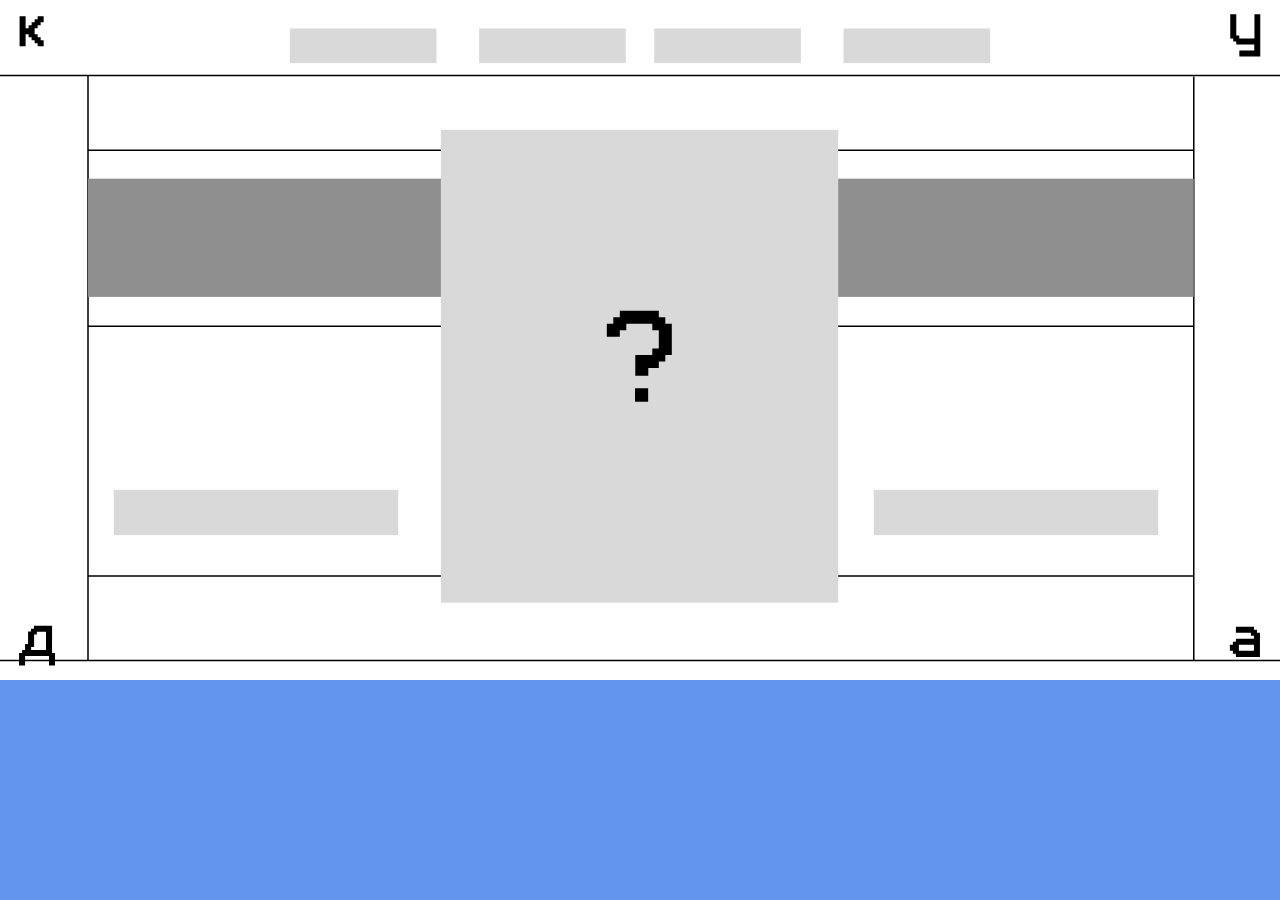
==== index.html @ a89fd8b7 "initial steps" ====
<!doctype html>
<html lang="ru">
  <head>
    <meta charset="UTF-8" />
    <meta name="viewport" content="width=device-width, initial-scale=1.0" />
    <title>Kuda</title>
    <link rel="stylesheet" href="stylesheets/style.css" />
    <script defer src="javascripts/scripts.js"></script>
    <script defer src="javascripts/index.js"></script>
  </head>
  <body>
    <div class="image">
      <img src="images/1 экран.svg" alt="" />
    </div>
    <div class="mainMenu">
      <div class="about">
        <p>О нас</p>
      </div>
      <div class="events">
        <p>События</p>
      </div>
      <div class="consultation">
        <p>Консультация</p>
      </div>
      <div class="trash">
        <p>Корзина</p>
      </div>
    </div>
  </body>
</html>
---- stylesheets/style.css ----
@import 'reset.css';
@import 'fonts.css';
@import 'layout.css';
@import 'animation.css';
@import 'adaptive.css';
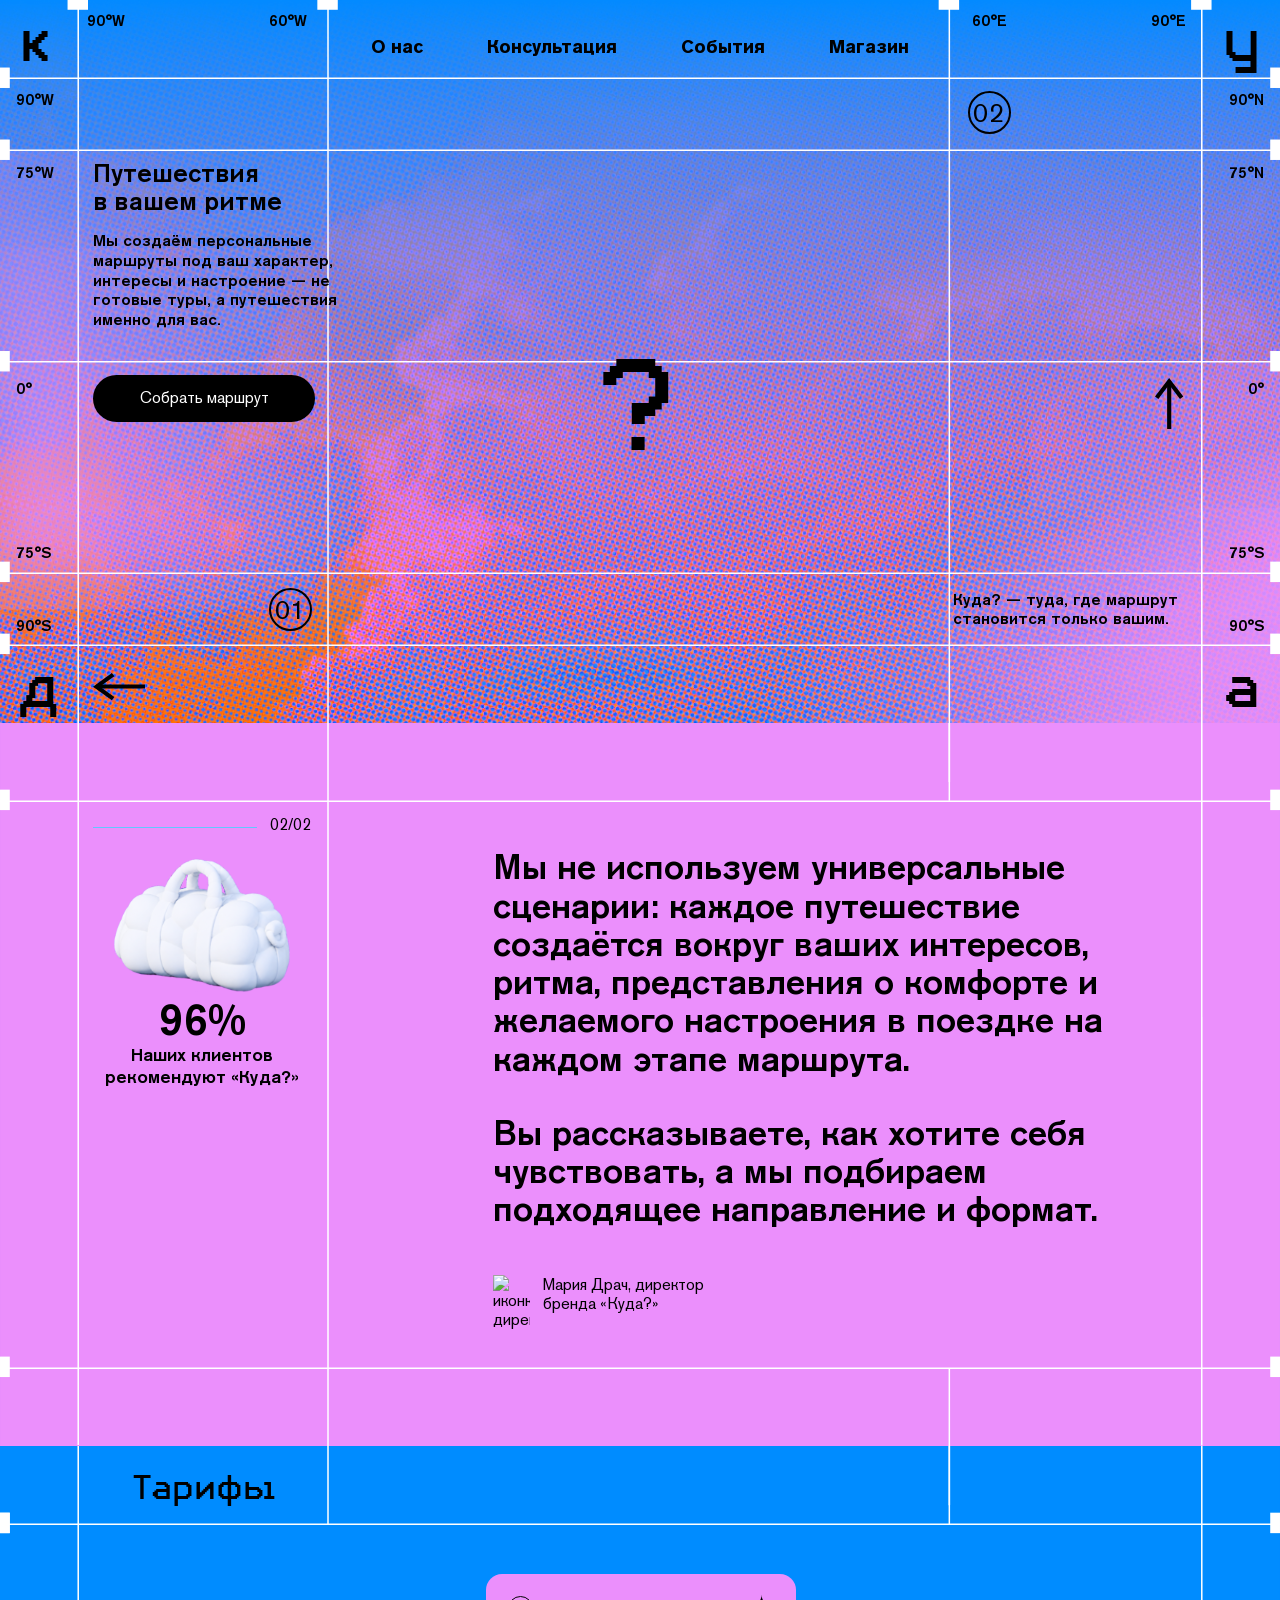
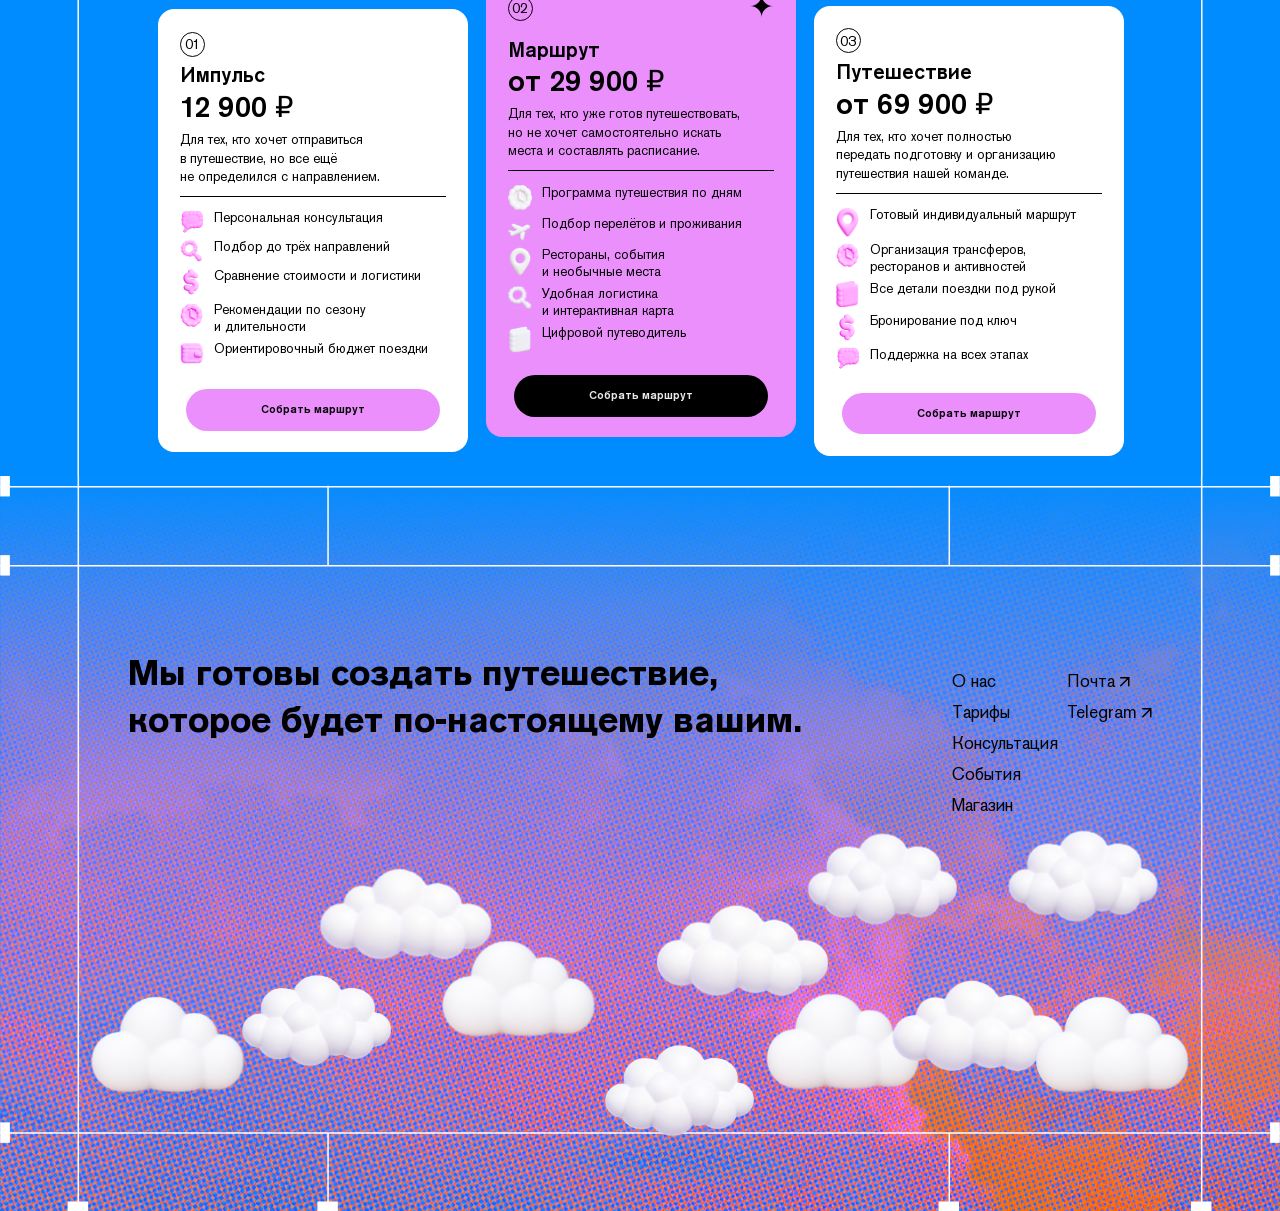
==== commit 27fecb24: "first page is done" ====
--- a/index.html
+++ b/index.html
@@ -5,26 +5,351 @@
     <meta name="viewport" content="width=device-width, initial-scale=1.0" />
     <title>Kuda</title>
     <link rel="stylesheet" href="stylesheets/style.css" />
+    <script type="importmap">
+      {
+        "imports": {
+          "three": "https://unpkg.com/three@0.139.0/build/three.module.js",
+          "OrbitControls": "https://unpkg.com/three@0.139.0/examples/jsm/controls/OrbitControls.js",
+          "GLTFLoader": "https://unpkg.com/three@0.139.0/examples/jsm/loaders/GLTFLoader.js",
+          "RectAreaLightUniformsLib": "https://unpkg.com/three@0.139.0/examples/jsm/lights/RectAreaLightUniformsLib.js"
+        }
+      }
+    </script>
+
+    <script src="https://cdn.jsdelivr.net/npm/typed.js@2.0.12"></script>
+
+    <script type="module" src="javascripts/model.js"></script>
     <script defer src="javascripts/scripts.js"></script>
-    <script defer src="javascripts/index.js"></script>
   </head>
   <body>
-    <div class="image">
-      <img src="images/1 экран.svg" alt="" />
-    </div>
-    <div class="mainMenu">
-      <div class="about">
-        <p>О нас</p>
-      </div>
-      <div class="events">
-        <p>События</p>
-      </div>
-      <div class="consultation">
-        <p>Консультация</p>
-      </div>
-      <div class="trash">
-        <p>Корзина</p>
-      </div>
-    </div>
+    <section class="header">
+      <div class="top-text">
+        <div class="corner-letter">к</div>
+
+        <div class="top-scale">
+          <span class="koord1">
+            <span>90°W</span>
+            <span>60°W</span>
+          </span>
+          <span class="koord2">
+            <span>60°E</span>
+            <span>90°E</span>
+          </span>
+        </div>
+
+        <nav class="nav" aria-label="Главное меню">
+          <a href="index.html" class="active">О нас</a>
+          <a href="consultation.html">Консультация</a>
+          <a href="events.html">События</a>
+          <a href="shop.html">Магазин</a>
+        </nav>
+
+        <div class="corner-letter corner-letter--right">y</div>
+      </div>
+
+      <div class="side-scale side-scale--left">
+        <span class="koord3">
+          <span>90°W</span>
+          <span>75°W</span>
+        </span>
+        <span class="koord01">0°</span>
+        <span class="koord4">
+          <span>75°S</span>
+          <span>90°S</span>
+        </span>
+      </div>
+      <div class="side-scale side-scale--right">
+        <span class="koord5">
+          <span>90°N</span>
+          <span>75°N</span>
+        </span>
+        <span class="koord02">0°</span>
+        <span class="koord6">
+          <span>75°S</span>
+          <span>90°S</span>
+        </span>
+      </div>
+
+      <section class="hero">
+        <div class="hero-copy">
+          <h1>Путешествия<br />в вашем ритме</h1>
+
+          <p>
+            Мы создаём персональные маршруты под ваш характер, интересы и
+            настроение — не готовые туры, а путешествия именно для вас.
+          </p>
+
+          <a class="button1" href="404.html">Собрать маршрут</a>
+        </div>
+        <div class="canvas"></div>
+        <div class="bag-wrap">
+          <span class="bag-mark">?</span>
+        </div>
+
+        <div class="marker marker--one">01</div>
+        <div class="marker marker--two">02</div>
+
+        <img src="images/arrow1.svg" alt="стрелка" class="arrow arrow--left" />
+
+        <img src="images/arrow2.svg" alt="стрелка" class="arrow arrow--up" />
+
+        <p class="caption">
+          Куда? — туда, где маршрут<br />становится только вашим.
+        </p>
+      </section>
+
+      <div class="bottom-text">
+        <div class="corner-letter">д</div>
+        <div class="corner-letter corner-letter--right">а</div>
+      </div>
+    </section>
+
+    <!-- 2 секция -->
+
+    <section class="second-section">
+      <div class="about-us">
+        <div class="image-and-progress-bar">
+          <div class="progress-bar">
+            <div class="progress-line">
+              <span></span>
+            </div>
+
+            <div class="progress-numbers">
+              <p class="progress-number progress-number--first">01/02</p>
+              <p class="progress-number progress-number--second">02/02</p>
+            </div>
+          </div>
+
+          <div class="plane-and-text">
+            <div class="stat-images">
+              <img
+                class="stat-image stat-image--first"
+                src="images/plane.svg"
+                alt="самолет"
+              />
+
+              <img
+                class="stat-image stat-image--second"
+                src="images/bag.svg"
+                alt="рекомендации клиентов"
+              />
+            </div>
+
+            <div class="stat-texts">
+              <div class="stat-text stat-text--first">
+                <h1>1 200+</h1>
+                <p>
+                  Персональных<br />
+                  маршрутов создано
+                </p>
+              </div>
+
+              <div class="stat-text stat-text--second">
+                <h1>96%</h1>
+                <p>
+                  Наших клиентов<br />
+                  рекомендуют «Куда?»
+                </p>
+              </div>
+            </div>
+          </div>
+        </div>
+
+        <div class="text-about-kuda">
+          <h1>
+            Мы не используем универсальные сценарии: каждое путешествие
+            создаётся вокруг ваших интересов, ритма, представления о комфорте и
+            желаемого настроения в поездке на каждом этапе маршрута.
+          </h1>
+
+          <h2>
+            Вы рассказываете, как хотите себя чувствовать, а мы подбираем
+            подходящее направление и формат.
+          </h2>
+
+          <div class="picture-and-text">
+            <img src="images/director.svg" alt="иконка директора" />
+
+            <p>Мария Драч, директор<br />бренда «Куда?»</p>
+          </div>
+        </div>
+      </div>
+    </section>
+
+    <!-- 3 секция -->
+
+    <main class="tariffs-screen">
+      <h1 class="page-title">Тарифы</h1>
+      <section class="tariffs">
+        <article class="tariff-card">
+          <div class="card-number">01</div>
+
+          <h2>Импульс</h2>
+          <p class="price">12 900 ₽</p>
+
+          <p class="description">
+            Для тех, кто хочет отправиться в&nbsp;путешествие, но все ещё<br />не
+            определился с направлением.
+          </p>
+          <ul class="features">
+            <li>
+              <img src="images/icon1.svg" alt="иконка1" class="icon1" /><span
+                >Персональная консультация</span
+              >
+            </li>
+            <li>
+              <img src="images/icon2.svg" alt="иконка2" class="icon2" /><span
+                >Подбор до трёх направлений</span
+              >
+            </li>
+            <li>
+              <img src="images/icon3.svg" alt="иконка3" class="icon3" /><span
+                >Сравнение стоимости и логистики</span
+              >
+            </li>
+            <li>
+              <img src="images/icon4.svg" alt="иконка4" class="icon4" /><span
+                >Рекомендации по сезону и&nbsp;длительности</span
+              >
+            </li>
+            <li>
+              <img src="images/icon5.svg" alt="иконка5" class="icon5" /><span
+                >Ориентировочный бюджет поездки</span
+              >
+            </li>
+          </ul>
+
+          <a class="button" href="404.html">Собрать маршрут</a>
+        </article>
+
+        <article class="tariff-card tariff-card-accent">
+          <div class="card-top">
+            <div class="card-number">02</div>
+            <div class="star">✦</div>
+          </div>
+          <h2>Маршрут</h2>
+          <p class="price">от 29 900 ₽</p>
+
+          <p class="description">
+            Для тех, кто уже готов путешествовать,<br />но не хочет
+            самостоятельно искать<br />места и составлять расписание.
+          </p>
+
+          <ul class="features">
+            <li>
+              <img src="images/icon6.svg" alt="иконка6" class="icon6" /><span
+                >Программа путешествия по дням</span
+              >
+            </li>
+            <li>
+              <img src="images/icon7.svg" alt="иконка7" class="icon7" /><span
+                >Подбор перелётов и проживания</span
+              >
+            </li>
+            <li>
+              <img src="images/icon8.svg" alt="иконка8" class="icon8" /><span
+                >Рестораны, события<br />и необычные места</span
+              >
+            </li>
+            <li>
+              <img src="images/icon9.svg" alt="иконка9" class="icon9" /><span
+                >Удобная логистика<br />и интерактивная карта</span
+              >
+            </li>
+            <li>
+              <img src="images/icon10.svg" alt="иконка10" class="icon10" /><span
+                >Цифровой путеводитель</span
+              >
+            </li>
+          </ul>
+          <a class="button button-dark" href="404.html">Собрать маршрут</a>
+        </article>
+
+        <article class="tariff-card">
+          <div class="card-number">03</div>
+
+          <h2>Путешествие</h2>
+          <p class="price">от 69 900 ₽</p>
+
+          <p class="description">
+            Для тех, кто хочет полностью<br />передать подготовку и организацию
+            путешествия нашей команде.
+          </p>
+
+          <ul class="features">
+            <li>
+              <img src="images/icon11.svg" alt="иконка11" class="icon11" /><span
+                >Готовый индивидуальный маршрут</span
+              >
+            </li>
+            <li>
+              <img src="images/icon12.svg" alt="иконка12" class="icon12" /><span
+                >Организация трансферов,<br />ресторанов и активностей</span
+              >
+            </li>
+            <li>
+              <img src="images/icon13.svg" alt="иконка13" class="icon13" /><span
+                >Все детали поездки под рукой</span
+              >
+            </li>
+            <li>
+              <img src="images/icon14.svg" alt="иконка14" class="icon14" /><span
+                >Бронирование под ключ</span
+              >
+            </li>
+            <li>
+              <img src="images/icon15.svg" alt="иконка15" class="icon15" /><span
+                >Поддержка на всех этапах</span
+              >
+            </li>
+          </ul>
+
+          <a class="button" href="404.html">Собрать маршрут</a>
+        </article>
+      </section>
+    </main>
+
+    <!-- 4 секция -->
+    <section class="footer">
+      <div class="footer-content">
+        <h2 class="footer-title">
+          Мы готовы создать путешествие,<br />
+          которое будет по-настоящему вашим.
+        </h2>
+
+        <nav class="footer-nav">
+          <div class="footer-nav-column">
+            <a href="404.html">О нас</a>
+            <a href="404.html">Тарифы</a>
+            <a href="404.html">Консультация</a>
+            <a href="404.html">События</a>
+            <a href="404.html">Магазин</a>
+          </div>
+
+          <div class="footer-nav-column">
+            <a href="404.html"
+              >Почта <img src="images/arrow01.svg" alt="стрелка"
+            /></a>
+            <a href="404.html"
+              >Telegram <img src="images/arrow02.svg" alt="стрелка"
+            /></a>
+          </div>
+        </nav>
+      </div>
+
+      <div class="footer-cloud-field">
+        <img class="footer-cloud" src="./images/cloud1.svg" alt="" />
+        <img class="footer-cloud" src="./images/cloud2.svg" alt="" />
+        <img class="footer-cloud" src="./images/cloud3.svg" alt="" />
+        <img class="footer-cloud" src="./images/cloud1.svg" alt="" />
+        <img class="footer-cloud" src="./images/cloud2.svg" alt="" />
+        <img class="footer-cloud" src="./images/cloud3.svg" alt="" />
+        <img class="footer-cloud" src="./images/cloud1.svg" alt="" />
+        <img class="footer-cloud" src="./images/cloud2.svg" alt="" />
+        <img class="footer-cloud" src="./images/cloud3.svg" alt="" />
+        <img class="footer-cloud" src="./images/cloud1.svg" alt="" />
+        <img class="footer-cloud" src="./images/cloud2.svg" alt="" />
+      </div>
+    </section>
   </body>
 </html>
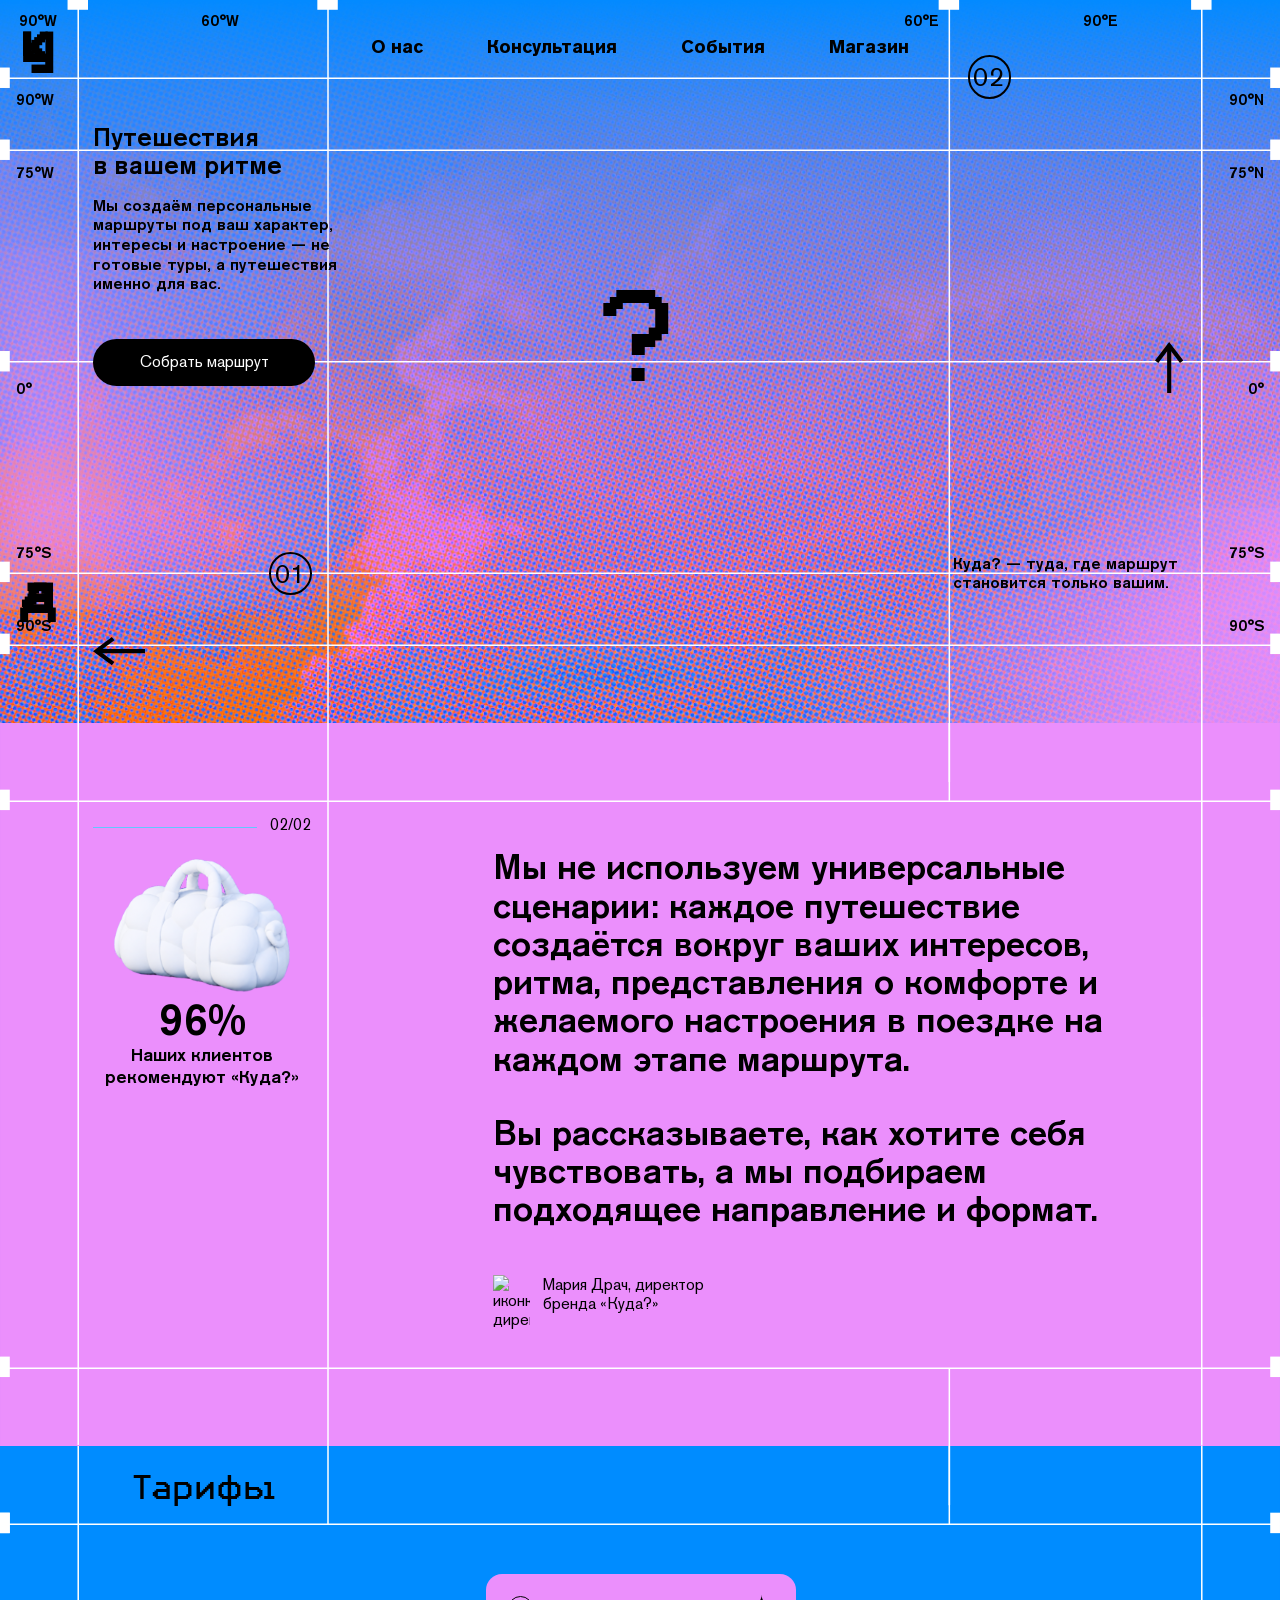
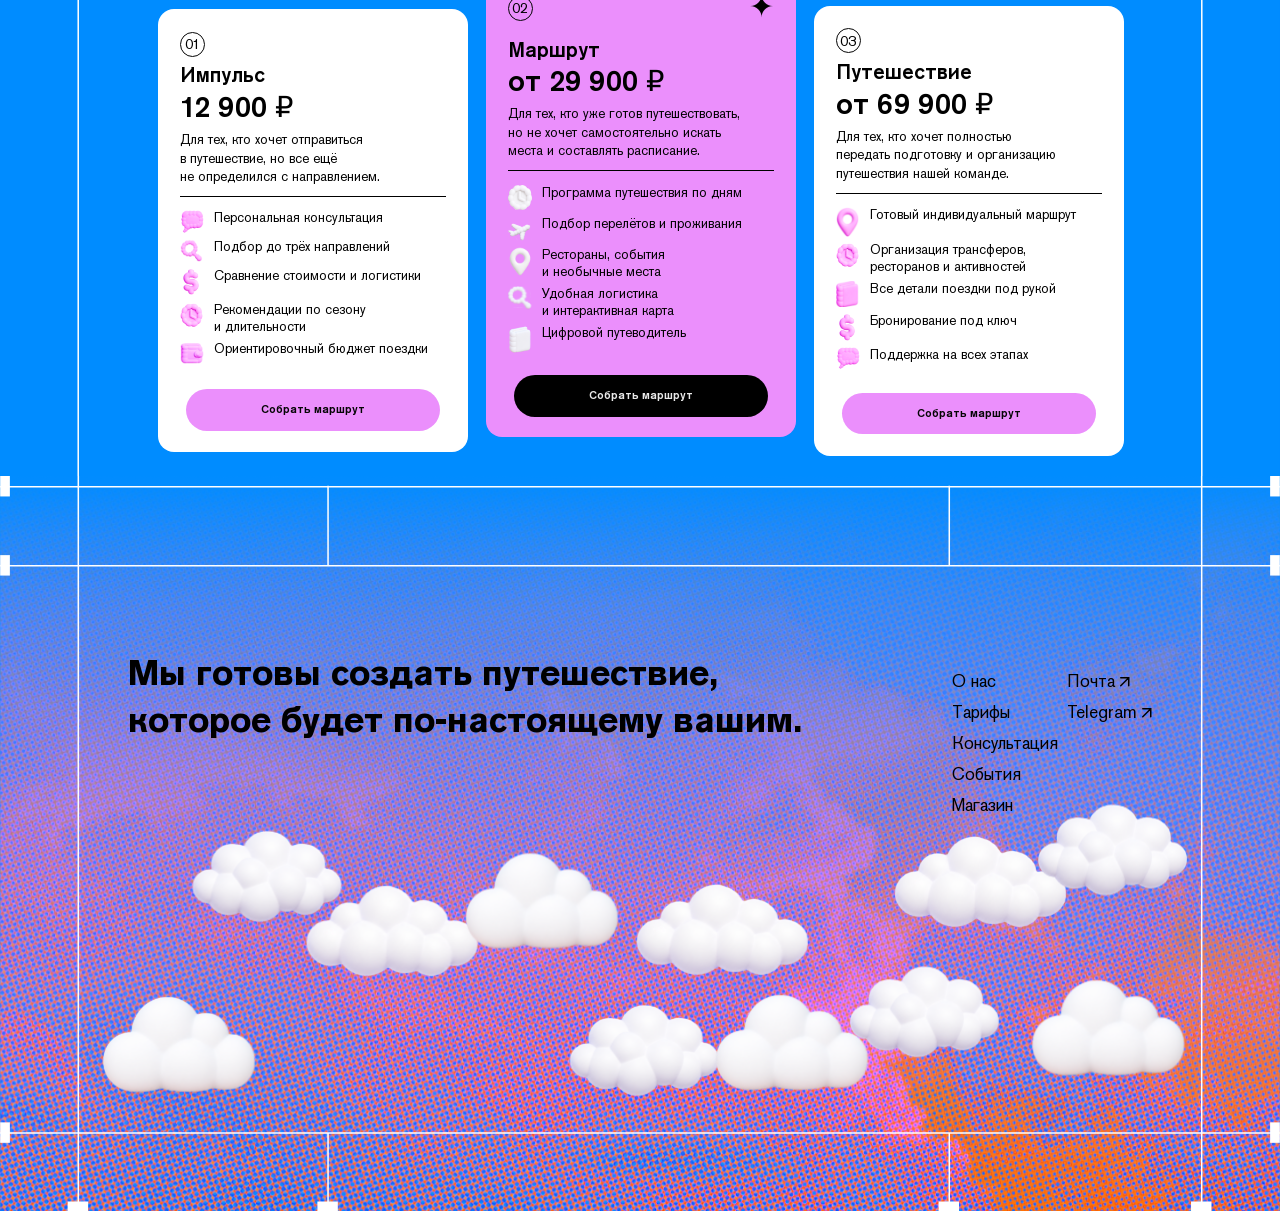
==== commit f04d721b: "added icon and 404 page" ====
--- a/index.html
+++ b/index.html
@@ -5,6 +5,8 @@
     <meta name="viewport" content="width=device-width, initial-scale=1.0" />
     <title>Kuda</title>
     <link rel="stylesheet" href="stylesheets/style.css" />
+    <link rel="icon" href="images/icon.png" type="images/png" />
+    <link rel="icon" href="images/icon.ico" type="images/x-icon" />
     <script type="importmap">
       {
         "imports": {
--- a/stylesheets/style.css
+++ b/stylesheets/style.css
@@ -3,3 +3,4 @@
 @import 'layout.css';
 @import 'animation.css';
 @import 'adaptive.css';
+@import '404.css';
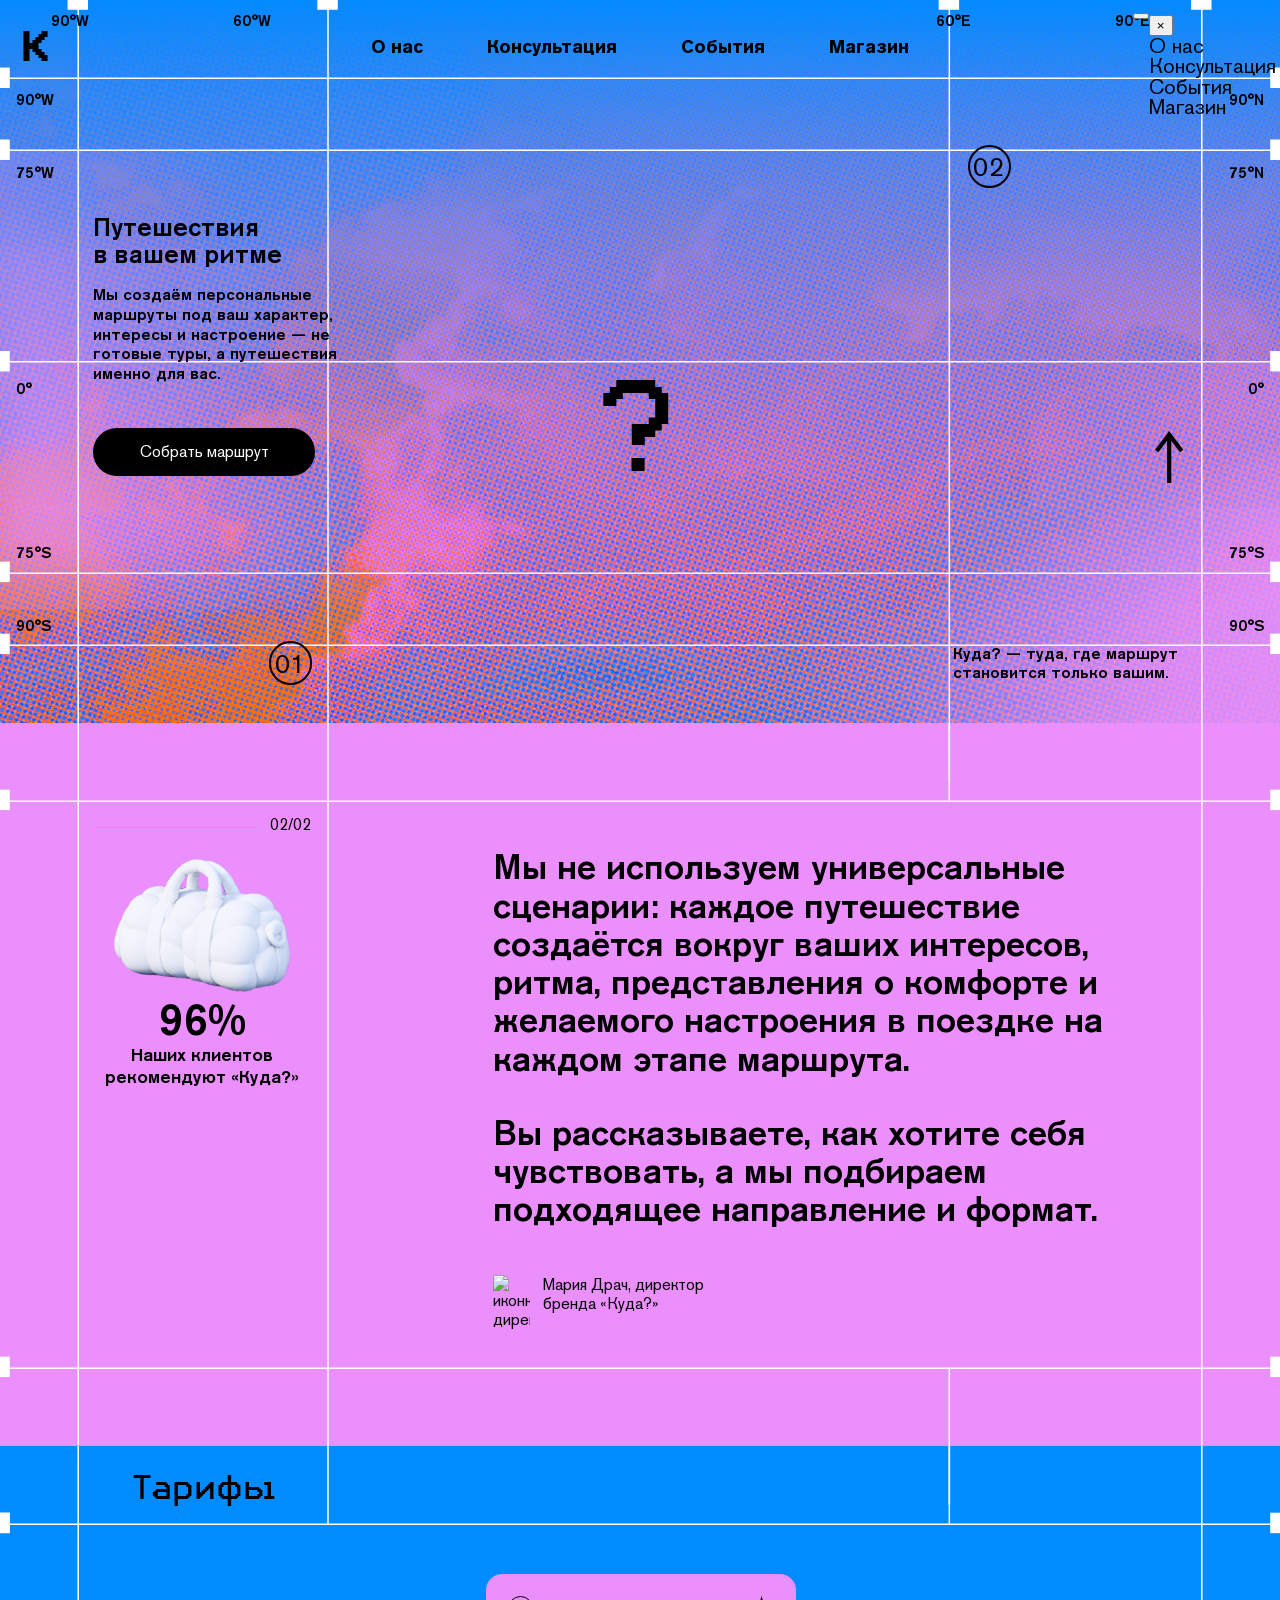
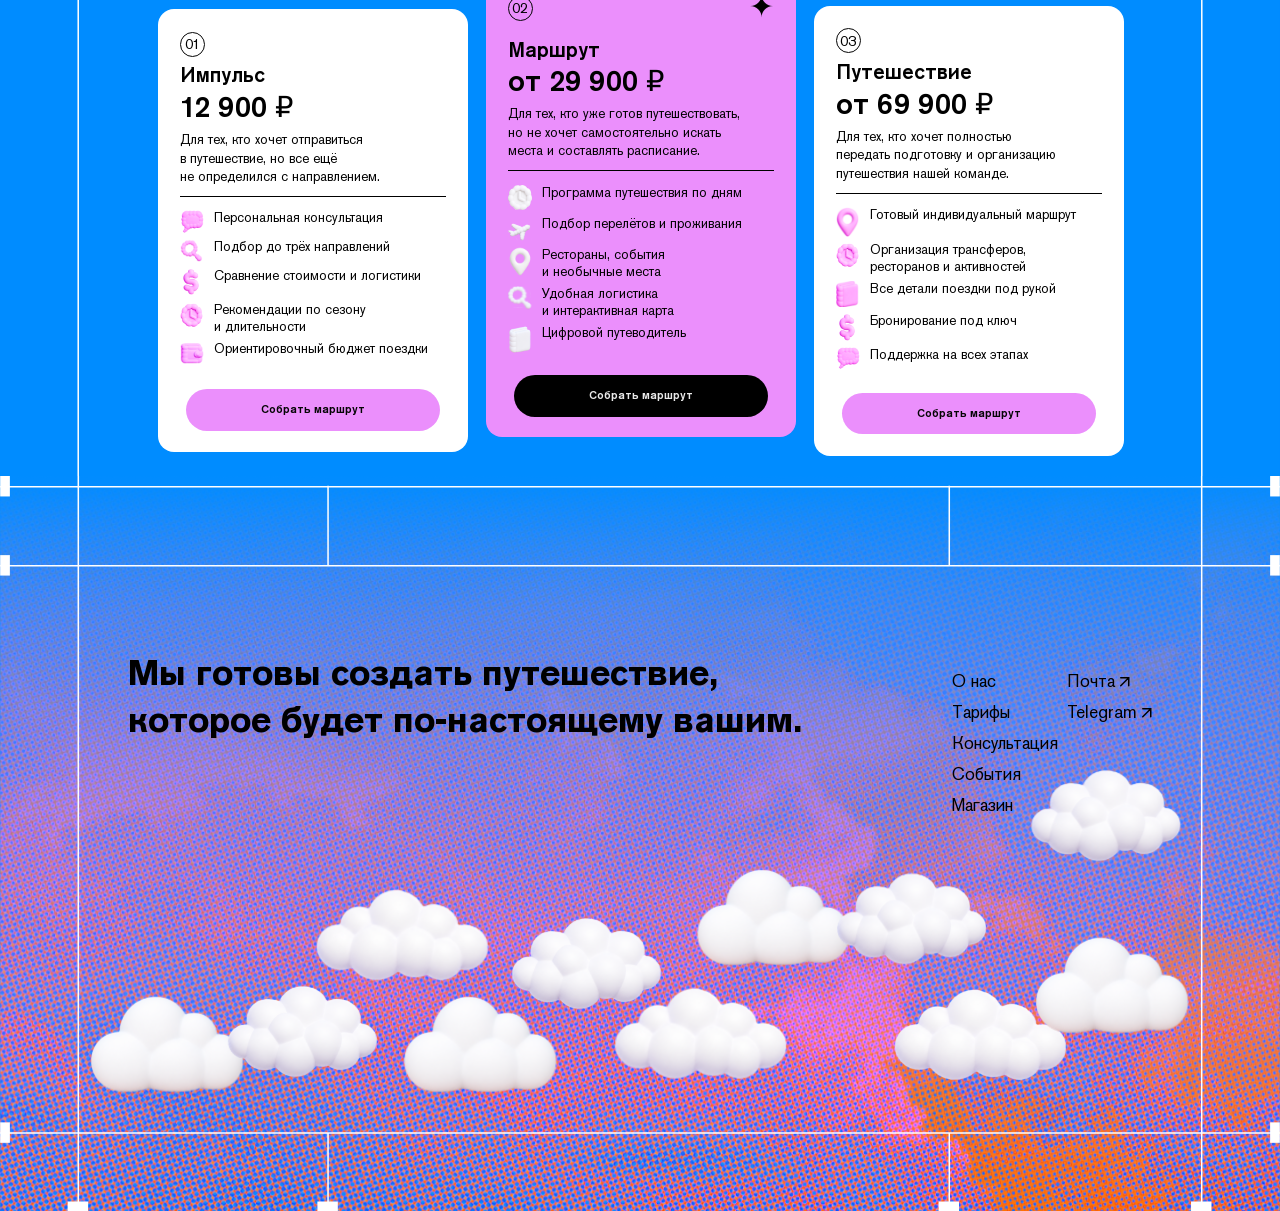
==== commit ec666e5b: "added menu" ====
--- a/index.html
+++ b/index.html
@@ -45,7 +45,36 @@
           <a href="events.html">События</a>
           <a href="shop.html">Магазин</a>
         </nav>
-
+        <button
+          class="mobile-menu-toggle"
+          type="button"
+          aria-label="Открыть меню"
+          aria-expanded="false"
+          aria-controls="mobile-menu"
+        >
+          <span></span>
+          <span></span>
+          <span></span>
+        </button>
+
+        <div class="mobile-menu-overlay"></div>
+
+        <aside class="mobile-menu" id="mobile-menu" aria-hidden="true">
+          <button
+            class="mobile-menu-close"
+            type="button"
+            aria-label="Закрыть меню"
+          >
+            ×
+          </button>
+
+          <nav class="mobile-menu-nav" aria-label="Мобильное меню">
+            <a href="index.html">О нас</a>
+            <a href="consultation.html">Консультация</a>
+            <a href="events.html">События</a>
+            <a href="shop.html">Магазин</a>
+          </nav>
+        </aside>
         <div class="corner-letter corner-letter--right">y</div>
       </div>
 
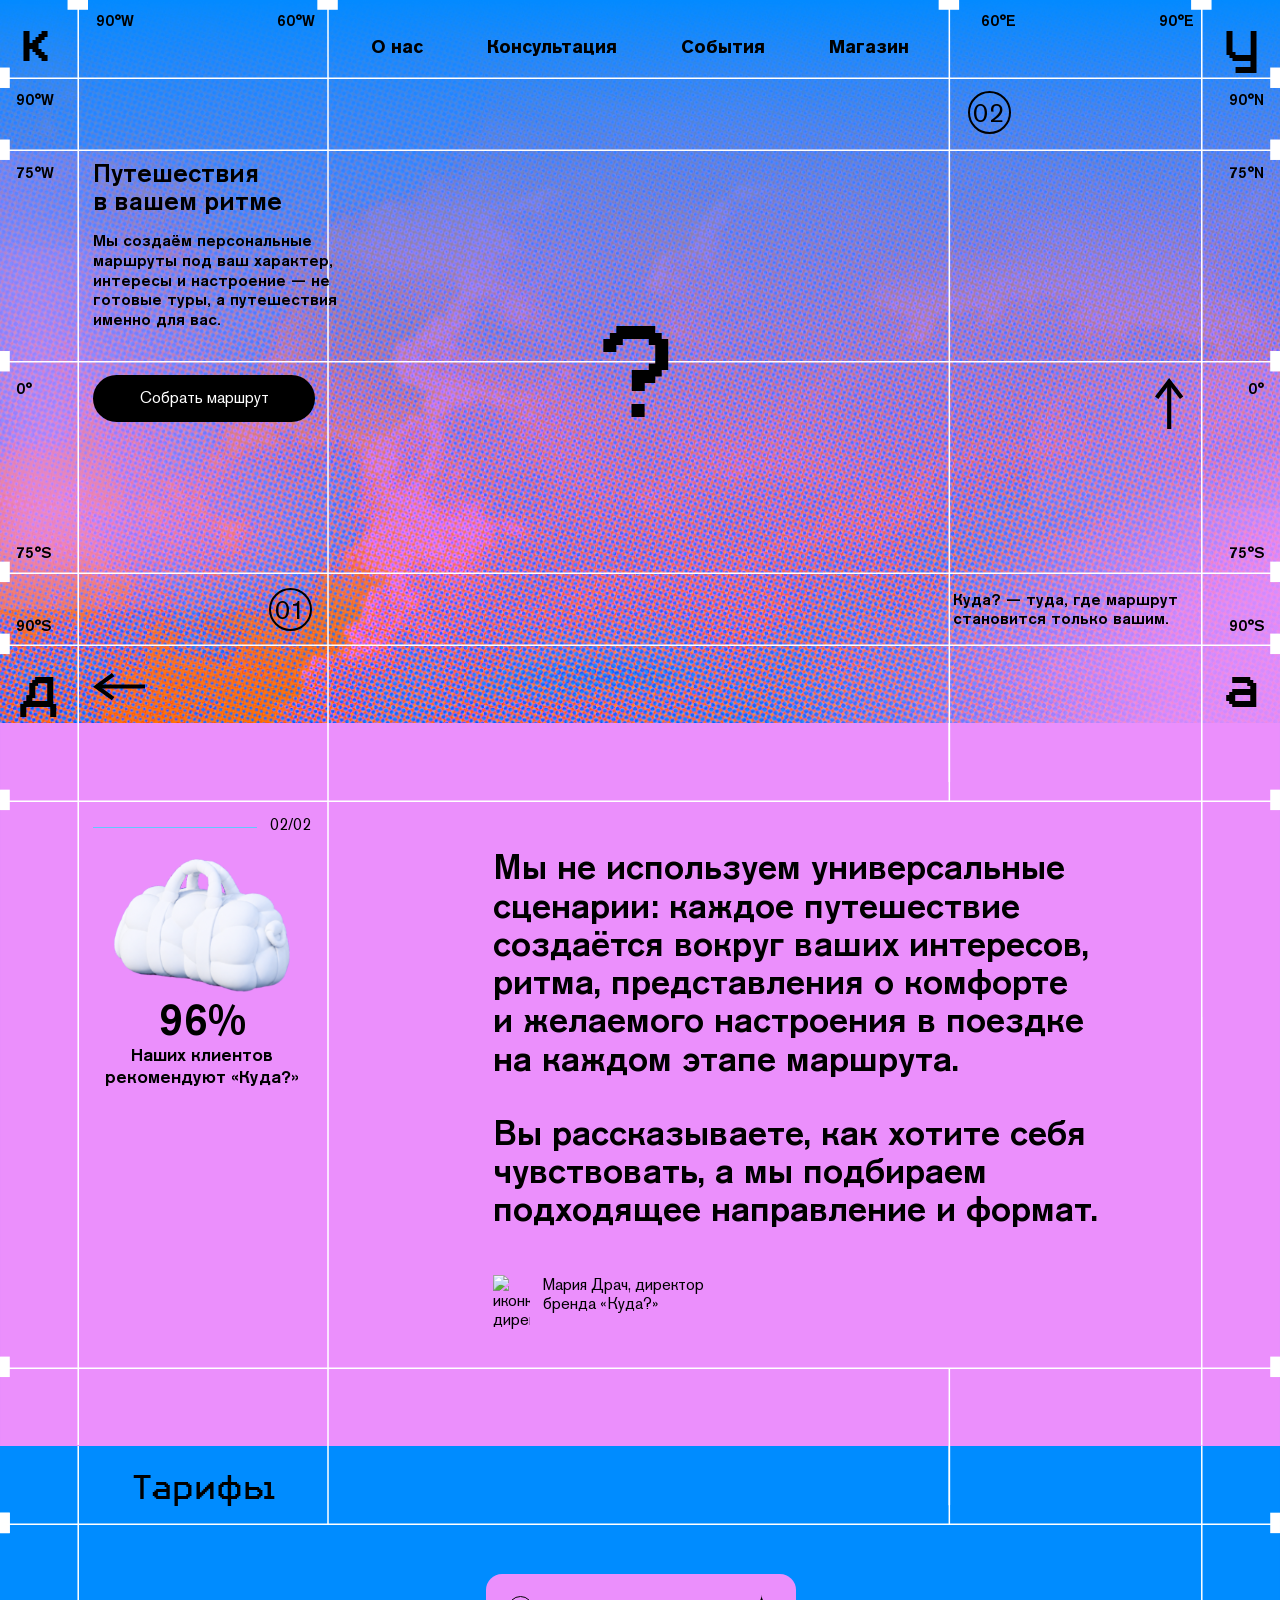
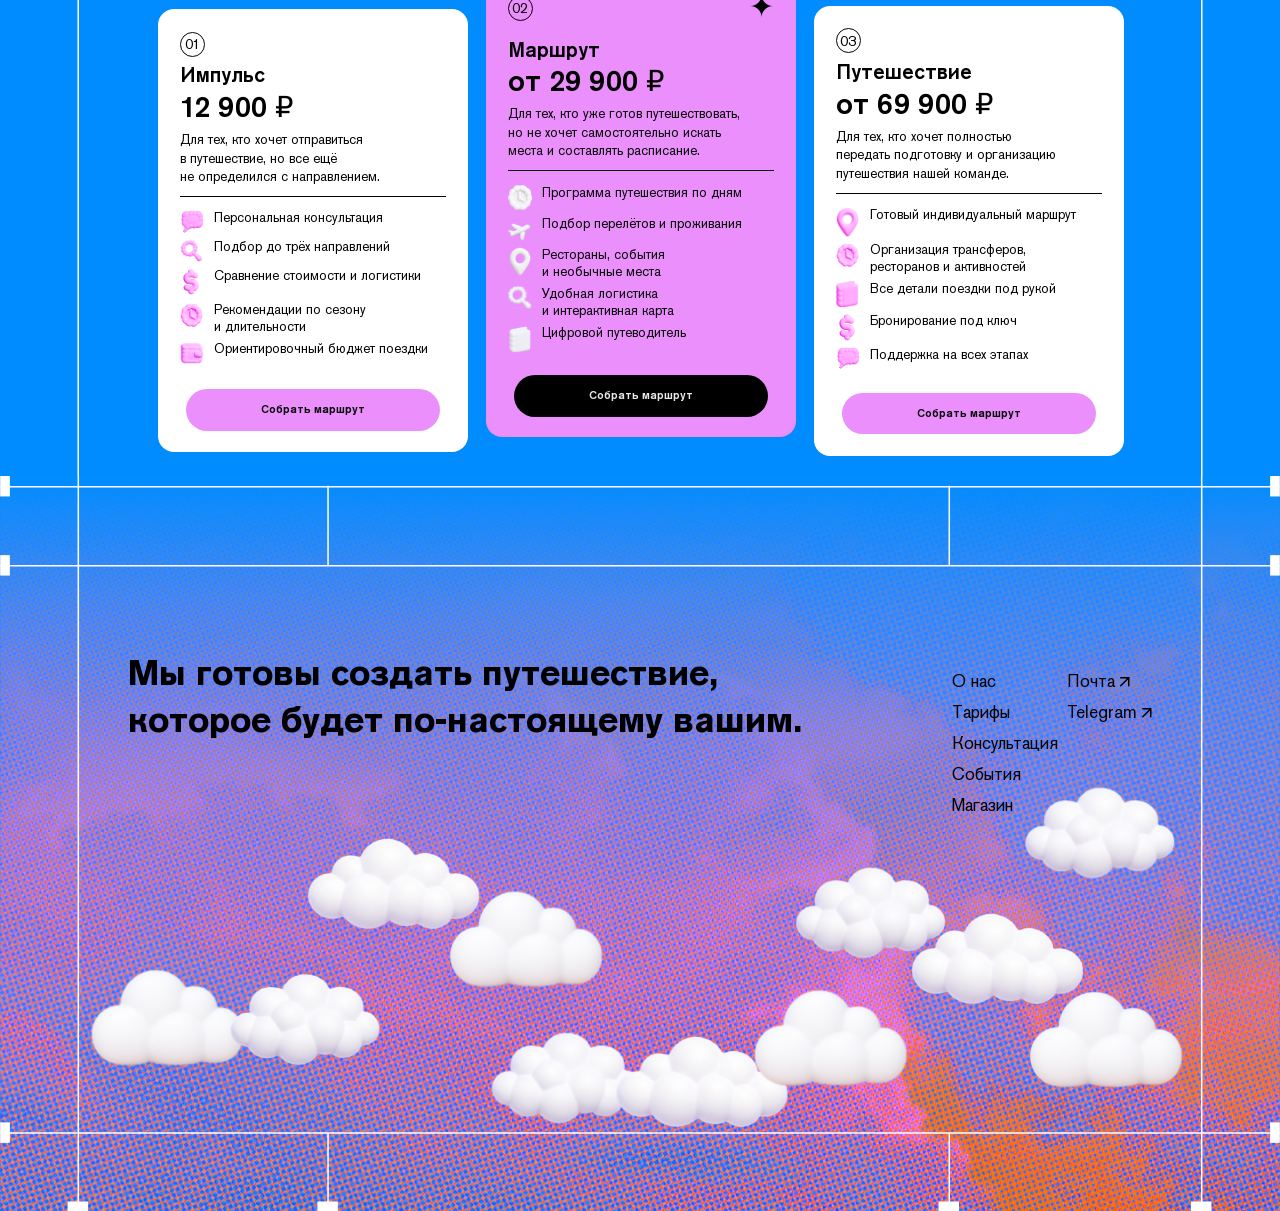
==== commit 5df107ab: "added adaptives" ====
--- a/index.html
+++ b/index.html
@@ -24,6 +24,31 @@
     <script defer src="javascripts/scripts.js"></script>
   </head>
   <body>
+    <button
+      class="mobile-menu-toggle"
+      type="button"
+      aria-label="Открыть меню"
+      aria-expanded="false"
+    >
+      <span></span>
+      <span></span>
+      <span></span>
+    </button>
+
+    <div class="mobile-menu-overlay"></div>
+
+    <aside class="mobile-menu" aria-hidden="true">
+      <button class="mobile-menu-close" type="button" aria-label="Закрыть меню">
+        ×
+      </button>
+
+      <nav class="mobile-menu-nav" aria-label="Мобильное меню">
+        <a href="index.html">О нас</a>
+        <a href="consultation.html">Консультация</a>
+        <a href="events.html">События</a>
+        <a href="shop.html">Магазин</a>
+      </nav>
+    </aside>
     <section class="header">
       <div class="top-text">
         <div class="corner-letter">к</div>
@@ -45,36 +70,7 @@
           <a href="events.html">События</a>
           <a href="shop.html">Магазин</a>
         </nav>
-        <button
-          class="mobile-menu-toggle"
-          type="button"
-          aria-label="Открыть меню"
-          aria-expanded="false"
-          aria-controls="mobile-menu"
-        >
-          <span></span>
-          <span></span>
-          <span></span>
-        </button>
-
-        <div class="mobile-menu-overlay"></div>
-
-        <aside class="mobile-menu" id="mobile-menu" aria-hidden="true">
-          <button
-            class="mobile-menu-close"
-            type="button"
-            aria-label="Закрыть меню"
-          >
-            ×
-          </button>
-
-          <nav class="mobile-menu-nav" aria-label="Мобильное меню">
-            <a href="index.html">О нас</a>
-            <a href="consultation.html">Консультация</a>
-            <a href="events.html">События</a>
-            <a href="shop.html">Магазин</a>
-          </nav>
-        </aside>
+
         <div class="corner-letter corner-letter--right">y</div>
       </div>
 
@@ -189,12 +185,12 @@
         <div class="text-about-kuda">
           <h1>
             Мы не используем универсальные сценарии: каждое путешествие
-            создаётся вокруг ваших интересов, ритма, представления о комфорте и
-            желаемого настроения в поездке на каждом этапе маршрута.
+            создаётся вокруг ваших интересов, ритма, представления о комфорте
+            и&nbsp;желаемого настроения в&nbsp;поездке на каждом этапе маршрута.
           </h1>
 
           <h2>
-            Вы рассказываете, как хотите себя чувствовать, а мы подбираем
+            Вы рассказываете, как хотите себя чувствовать, а&nbsp;мы подбираем
             подходящее направление и формат.
           </h2>
 
